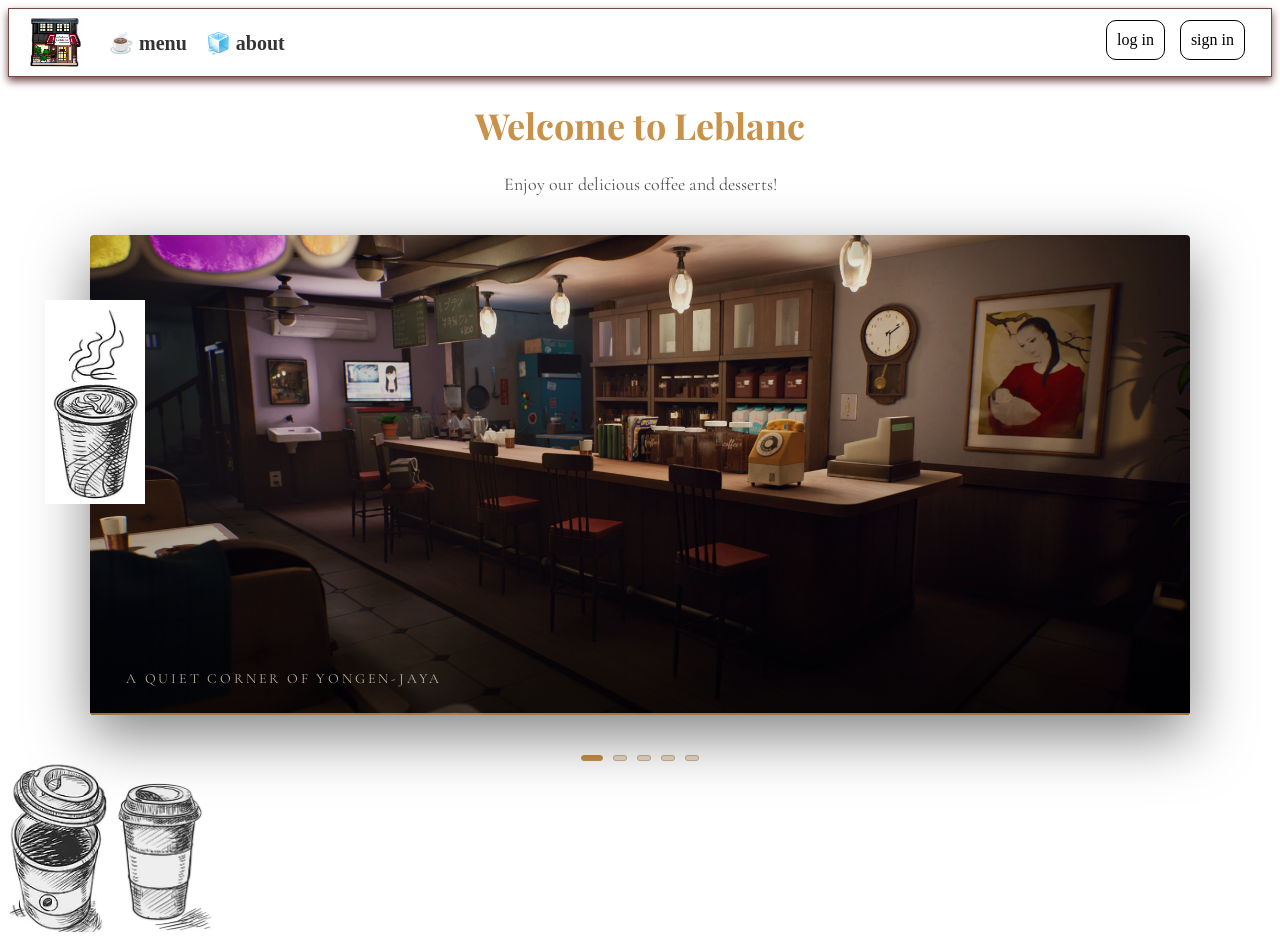
==== index.html @ 4d431873 "index" ====
<!DOCTYPE html>
<html lang="en">
<head>
    <meta charset="UTF-8">
    <meta name="viewport" content="width=device-width, initial-scale=1.0">
    <title>LeblancCoffee</title>
    <link rel="stylesheet" href="styles.css">
    <link href="https://fonts.googleapis.com/css2?family=Playfair+Display:ital@1&family=Cormorant+Garamond:wght@300&display=swap" rel="stylesheet">
    <style>
        /* Заголовок */
        h1 {
            font-family: 'Playfair Display', serif;
            font-size: 36px;
            text-align: center;
            margin-top: 24px;
            color: #c9924a;
        }
        p {
            font-family: 'Cormorant Garamond', serif;
            font-size: 18px;
            text-align: center;
            margin-top: 12px;
            color: #555;
        }
        /* ── Обёртка карусели ── */
        .carousel {
            position: relative;
            width: 100%;
            max-width: 1100px;
            margin: 40px auto;
            overflow: hidden;
            border-radius: 4px;
            box-shadow: 0 20px 60px rgba(0, 0, 0, 0.5);
        }

        /* ── Лента слайдов ── */
        .carousel-track {
            display: flex;
            transition: transform 0.65s cubic-bezier(0.77, 0, 0.18, 1);
        }

        /* ── Один слайд ── */
        .carousel-slide {
            min-width: 100%;
            position: relative;
        }

        .carousel-slide img {
            width: 100%;
            height: 480px;
            object-fit: cover;
            display: block;
            filter: sepia(15%) brightness(0.88);
        }

        /* Тёмный градиент снизу */
        .carousel-slide::after {
            content: '';
            position: absolute;
            inset: 0;
            background: linear-gradient(to top, rgba(0,0,0,0.6) 0%, transparent 50%);
            pointer-events: none;
        }

        /* Подпись на слайде */
        .slide-caption {
            position: absolute;
            bottom: 28px;
            left: 36px;
            z-index: 2;
            color: #f5e6cc;
            font-family: 'Cormorant Garamond', serif;
            font-size: 14px;
            letter-spacing: 0.2em;
            text-transform: uppercase;
            opacity: 0.75;
        }

        /* ── Прогресс-бар ── */
        .carousel-progress {
            position: absolute;
            bottom: 0;
            left: 0;
            height: 2px;
            width: 0%;
            background: rgba(201, 146, 74, 0.8);
            z-index: 5;
        }

        /* ── Стрелки ── */
        .carousel-btn {
            position: absolute;
            top: 50%;
            transform: translateY(-50%);
            z-index: 10;
            width: 44px;
            height: 44px;
            border-radius: 50%;
            border: 1px solid rgba(180, 140, 90, 0.4);
            background: rgba(0, 0, 0, 0.45);
            color: #d4a96a;
            cursor: pointer;
            display: flex;
            align-items: center;
            justify-content: center;
            opacity: 0;
            transition: opacity 0.25s, background 0.25s;
            backdrop-filter: blur(4px);
        }

        .carousel:hover .carousel-btn  { opacity: 1; }
        .carousel-btn:hover             { background: rgba(180, 140, 90, 0.25); }

        .carousel-btn.prev { left: 14px; }
        .carousel-btn.next { right: 14px; }

        .carousel-btn svg {
            width: 18px;
            height: 18px;
            fill: none;
            stroke: currentColor;
            stroke-width: 2;
            stroke-linecap: round;
            stroke-linejoin: round;
        }

        /* ── Точки ── */
        .carousel-dots {
            display: flex;
            justify-content: center;
            gap: 10px;
            margin-top: 16px;
        }

        .dot {
            width: 6px;
            height: 6px;
            border-radius: 3px;
            background: rgba(180, 140, 90, 0.3);
            border: 1px solid rgba(180, 140, 90, 0.5);
            cursor: pointer;
            transition: width 0.3s, background 0.3s;
        }

        .dot.active {
            width: 22px;
            background: #c9924a;
            border-color: #c9924a;
        }
        .coffe img {
            width: 100px;
            height: auto;  
            object-fit: cover; 
        }
    </style>
</head>
<body>
    <div id="navbar"></div>
    <script src="navbar.js"></script>

    <h1>Welcome to Leblanc</h1>
    <p>Enjoy our delicious coffee and desserts!</p>

    <div class="carousel">
        <div class="carousel-track" id="track">
            <div class="carousel-slide">
                <img src="images/picture1.jpg" alt="Leblanc atmosphere">
                <span class="slide-caption">A quiet corner of Yongen-Jaya</span>
            </div>
            <div class="carousel-slide">
                <img src="images/picture2.jpg" alt="Coffee">
                <span class="slide-caption">Hand-brewed, one cup at a time</span>
            </div>
            <div class="carousel-slide">
                <img src="images/picture3.jpg" alt="Interior">
                <span class="slide-caption">Where strangers become regulars</span>
            </div>
            <div class="carousel-slide">
                <img src="images/picture4.jpg" alt="Menu">
                <span class="slide-caption">Simple pleasures, carefully made</span>
            </div>
            <div class="carousel-slide">
                <img src="images/picture5.jpg" alt="Desserts">
                <span class="slide-caption">Curry on Sundays. Always.</span>
            </div>
        </div>

        <div class="carousel-progress" id="progress"></div>

        <button class="carousel-btn prev" onclick="move(-1)">
            <svg viewBox="0 0 24 24"><polyline points="15 18 9 12 15 6"/></svg>
        </button>
        <button class="carousel-btn next" onclick="move(1)">
            <svg viewBox="0 0 24 24"><polyline points="9 18 15 12 9 6"/></svg>
        </button>
    </div>

    <div class="carousel-dots" id="dots"></div>
        
        <!-- Кружки для фона -->
    <div class="coffe">
        <img src="images/coffe1.jpg" alt="coffe1" style="position: absolute; top: 300px; left: 45px;"> 
        <img src="images/coffe2.jpg" alt="coffe2" style="position: absolute; top: 150px; left: 1375px;">
        <img src="images/coffe3.jpg" alt="coffe3" style="position: absolute; top: 500px; left: 1385px;">
        <img src="images/coffe4.jpg" alt="coffe4">
        <img src="images/coffe5.jpg" alt="coffe5">
    </div>

    <script>
        const SLIDE_DELAY = 4000; // мс между слайдами

        const track    = document.getElementById('track');
        const dotsWrap = document.getElementById('dots');
        const progress = document.getElementById('progress');
        const slides   = track.querySelectorAll('.carousel-slide');

        let current = 0;
        let autoplayTimer;

        // Создаём точки
        slides.forEach((_, i) => {
            const dot = document.createElement('button');
            dot.className = 'dot' + (i === 0 ? ' active' : '');
            dot.onclick = () => goTo(i);
            dotsWrap.appendChild(dot);
        });

        // Переходим к нужному слайду
        function goTo(index) {
            dotsWrap.children[current].classList.remove('active');
            current = (index + slides.length) % slides.length;
            dotsWrap.children[current].classList.add('active');
            track.style.transform = `translateX(-${current * 100}%)`;
            restartProgress();
        }

        // Сдвинуться на +1 или -1
        function move(direction) {
            goTo(current + direction);
        }

        // Прогресс-бар: сброс и запуск
        function restartProgress() {
            progress.style.transition = 'none';
            progress.style.width = '0%';

            // Два rAF нужны, чтобы браузер успел применить сброс до старта анимации
            requestAnimationFrame(() => requestAnimationFrame(() => {
                progress.style.transition = `width ${SLIDE_DELAY}ms linear`;
                progress.style.width = '100%';
            }));
        }

        // Автопрокрутка
        function startAutoplay() {
            clearInterval(autoplayTimer);
            autoplayTimer = setInterval(() => move(1), SLIDE_DELAY);
        }

        // Пауза при наведении мышью
        const carousel = document.querySelector('.carousel');
        carousel.addEventListener('mouseenter', () => {
            clearInterval(autoplayTimer);
            progress.style.transition = 'none'; // замораживаем прогресс-бар
        });
        carousel.addEventListener('mouseleave', () => {
            startAutoplay();
            restartProgress();
        });

        // Свайп на мобильном
        let touchStartX = 0;
        carousel.addEventListener('touchstart', e => {
            touchStartX = e.touches[0].clientX;
        }, { passive: true });
        carousel.addEventListener('touchend', e => {
            const delta = e.changedTouches[0].clientX - touchStartX;
            if (Math.abs(delta) > 45) move(delta < 0 ? 1 : -1);
        });

        // Стрелки клавиатуры
        document.addEventListener('keydown', e => {
            if (e.key === 'ArrowLeft')  move(-1);
            if (e.key === 'ArrowRight') move(1);
        });

        // Старт
        startAutoplay();
        restartProgress();
    </script>
</body>
</html>
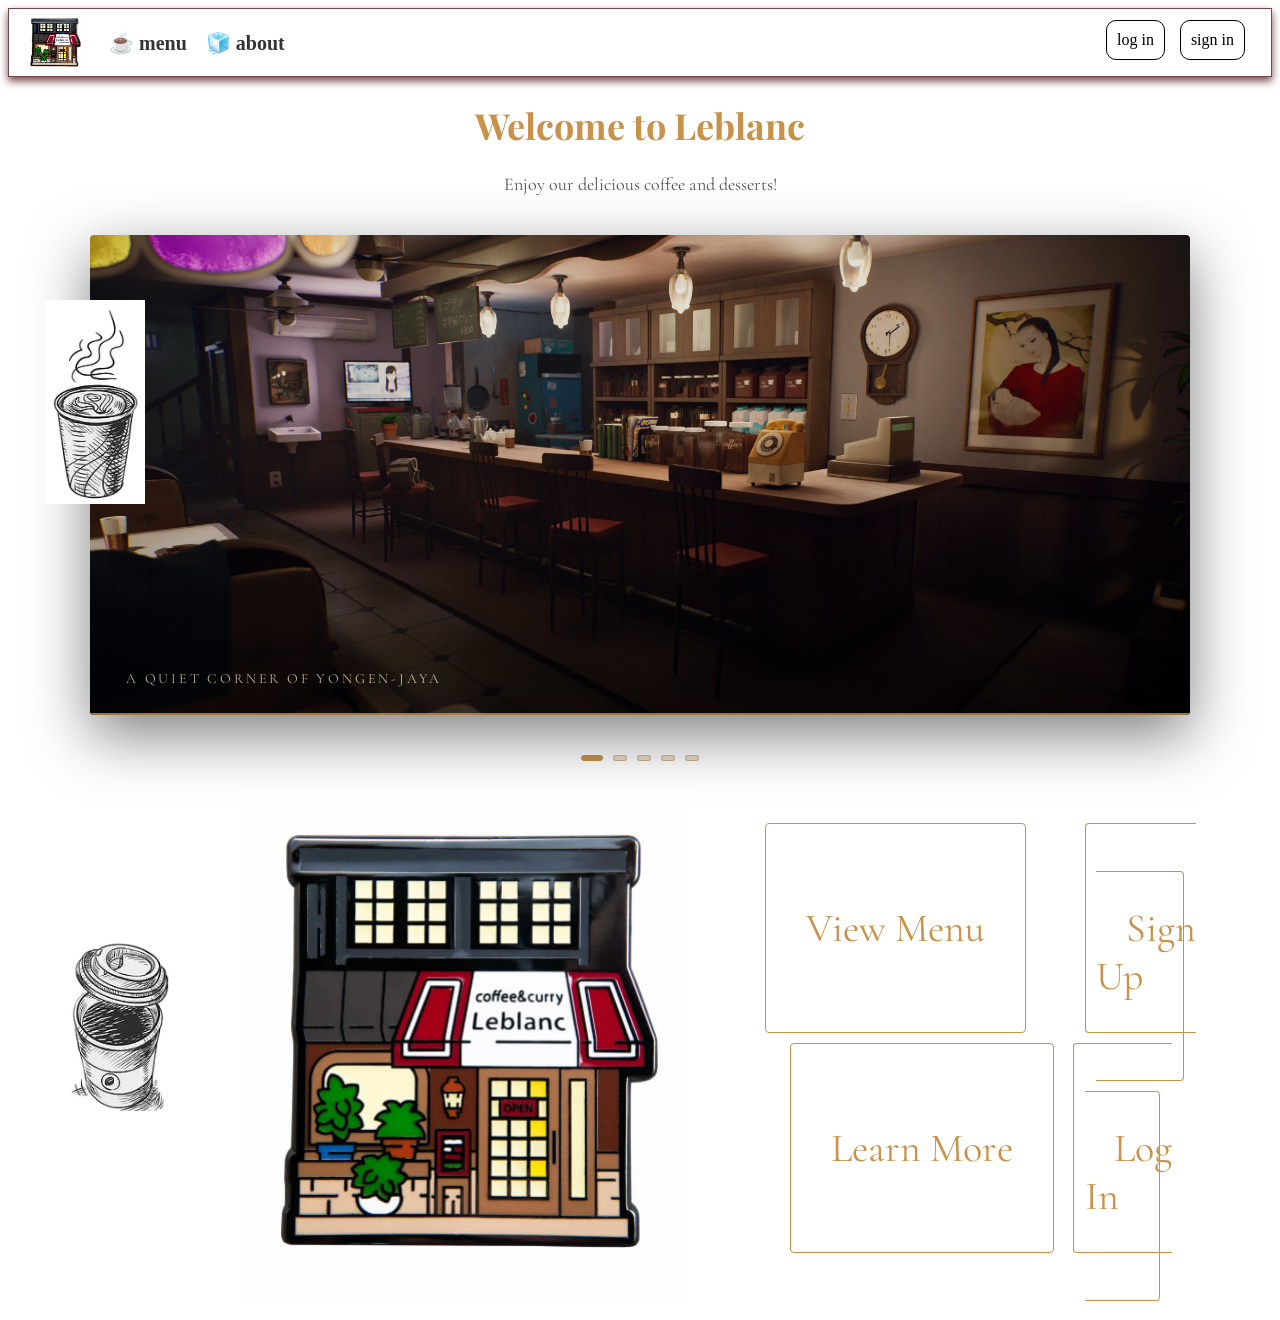
==== commit 52793c54: "index 2.0" ====
--- a/index.html
+++ b/index.html
@@ -15,7 +15,7 @@
             margin-top: 24px;
             color: #c9924a;
         }
-        p {
+        .about-text {
             font-family: 'Cormorant Garamond', serif;
             font-size: 18px;
             text-align: center;
@@ -152,6 +152,57 @@
             height: auto;  
             object-fit: cover; 
         }
+        .windows p {
+            font-family: 'Cormorant Garamond', serif;
+            font-size: 18px;
+            text-align: center;
+            margin-top: 24px;
+            color: #c9924a;
+        }
+        .menu-window a, .about-window a, .reg-window a, .login-window a {
+            font-size: 40px;
+            text-decoration: none;
+            color: #c9924a;
+            border: 1px solid #c9924a;
+            padding: 8px 16px;
+            border-radius: 4px;
+            transition: background 0.3s, color 0.3s;
+            padding: 80px 40px;
+        }
+        .menu-window{
+            position: absolute;
+            top: 880px;
+            left: 765px;
+        }
+        .about-window{
+            position: absolute;
+            top: 1100px;
+            left: 790px;
+        }
+        .about-window-a{
+            position: relative;
+            top: 80px;
+            left: 140px;
+        }
+        .reg-window{
+            position: absolute;
+            top: 800px;
+            left: 1000px;
+            padding: 80px 40px;
+        }
+        .login-window{
+            position: absolute;
+            top: 1000px;
+            left: 965px;
+            padding: 100px 100px;
+        }
+        .windows img {
+            width: 450px;
+            height: auto;
+            position: absolute;
+            top: 790px;
+            left: 240px;
+        }
     </style>
 </head>
 <body>
@@ -159,7 +210,7 @@
     <script src="navbar.js"></script>
 
     <h1>Welcome to Leblanc</h1>
-    <p>Enjoy our delicious coffee and desserts!</p>
+    <p class="about-text">Enjoy our delicious coffee and desserts!</p>
 
     <div class="carousel">
         <div class="carousel-track" id="track">
@@ -199,13 +250,23 @@
         
         <!-- Кружки для фона -->
     <div class="coffe">
-        <img src="images/coffe1.jpg" alt="coffe1" style="position: absolute; top: 300px; left: 45px;"> 
+        <img src="images/coffe1.jpg" alt="coffe1" style="position: absolute; left: 45px; top: 300px;"> 
         <img src="images/coffe2.jpg" alt="coffe2" style="position: absolute; top: 150px; left: 1375px;">
         <img src="images/coffe3.jpg" alt="coffe3" style="position: absolute; top: 500px; left: 1385px;">
-        <img src="images/coffe4.jpg" alt="coffe4">
-        <img src="images/coffe5.jpg" alt="coffe5">
+        <img src="images/coffe4.jpg" alt="coffe4" style="position: absolute; top: 940px; left: 70px;">
+        <img src="images/coffe5.jpg" alt="coffe5" style="position: absolute; top: 900px; left: 1340px;">
     </div>
-
+    
+        <!-- Окна для навигации -->
+    <div class="windows">
+        <p class="menu-window"><a href="menu.html">View Menu</a></p>
+        <p class="about-window"><a href="about.html">Learn More</a></p>
+        <p class="reg-window"><a href="signup.html">Sign Up</a></p>
+        <p class="login-window"><a href="login.html">Log In</a></p>
+        <p><img src="images/logo.jpg" alt="logo"></p>
+    </div>
+
+        <!-- Скрипт для карусели -->
     <script>
         const SLIDE_DELAY = 4000; // мс между слайдами
 
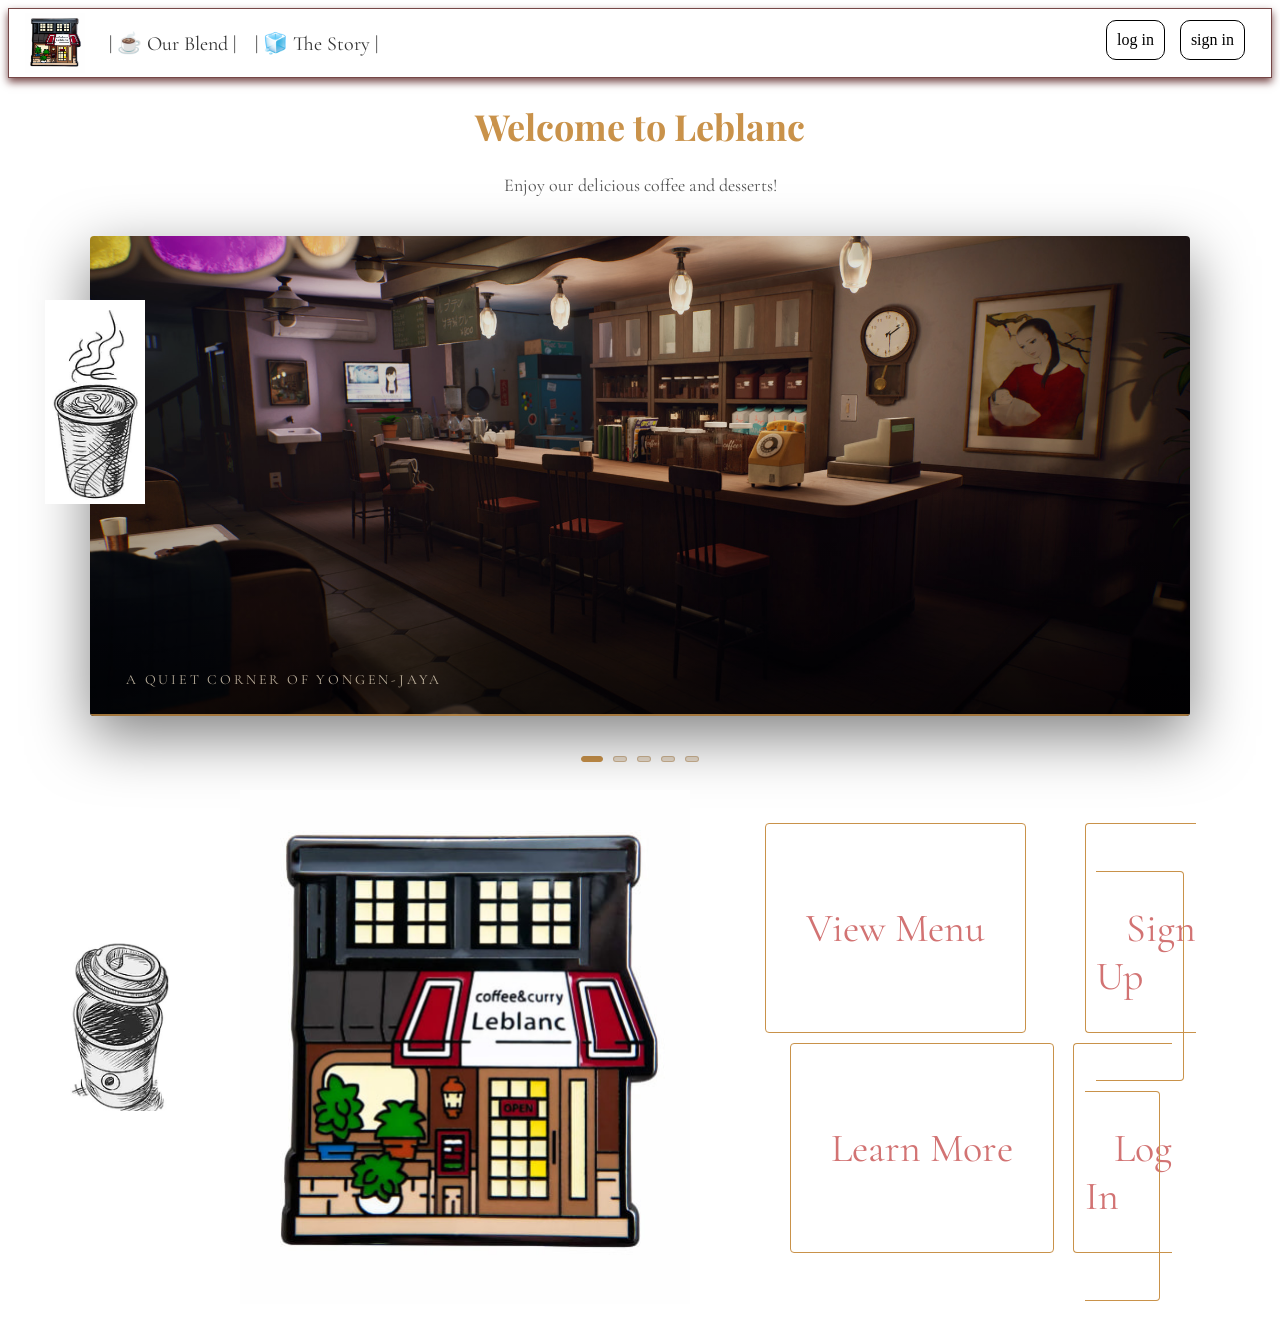
==== commit 48e76fcb: "commit" ====
--- a/index.html
+++ b/index.html
@@ -162,7 +162,7 @@
         .menu-window a, .about-window a, .reg-window a, .login-window a {
             font-size: 40px;
             text-decoration: none;
-            color: #c9924a;
+            color: #d27373;            
             border: 1px solid #c9924a;
             padding: 8px 16px;
             border-radius: 4px;
@@ -178,11 +178,6 @@
             position: absolute;
             top: 1100px;
             left: 790px;
-        }
-        .about-window-a{
-            position: relative;
-            top: 80px;
-            left: 140px;
         }
         .reg-window{
             position: absolute;
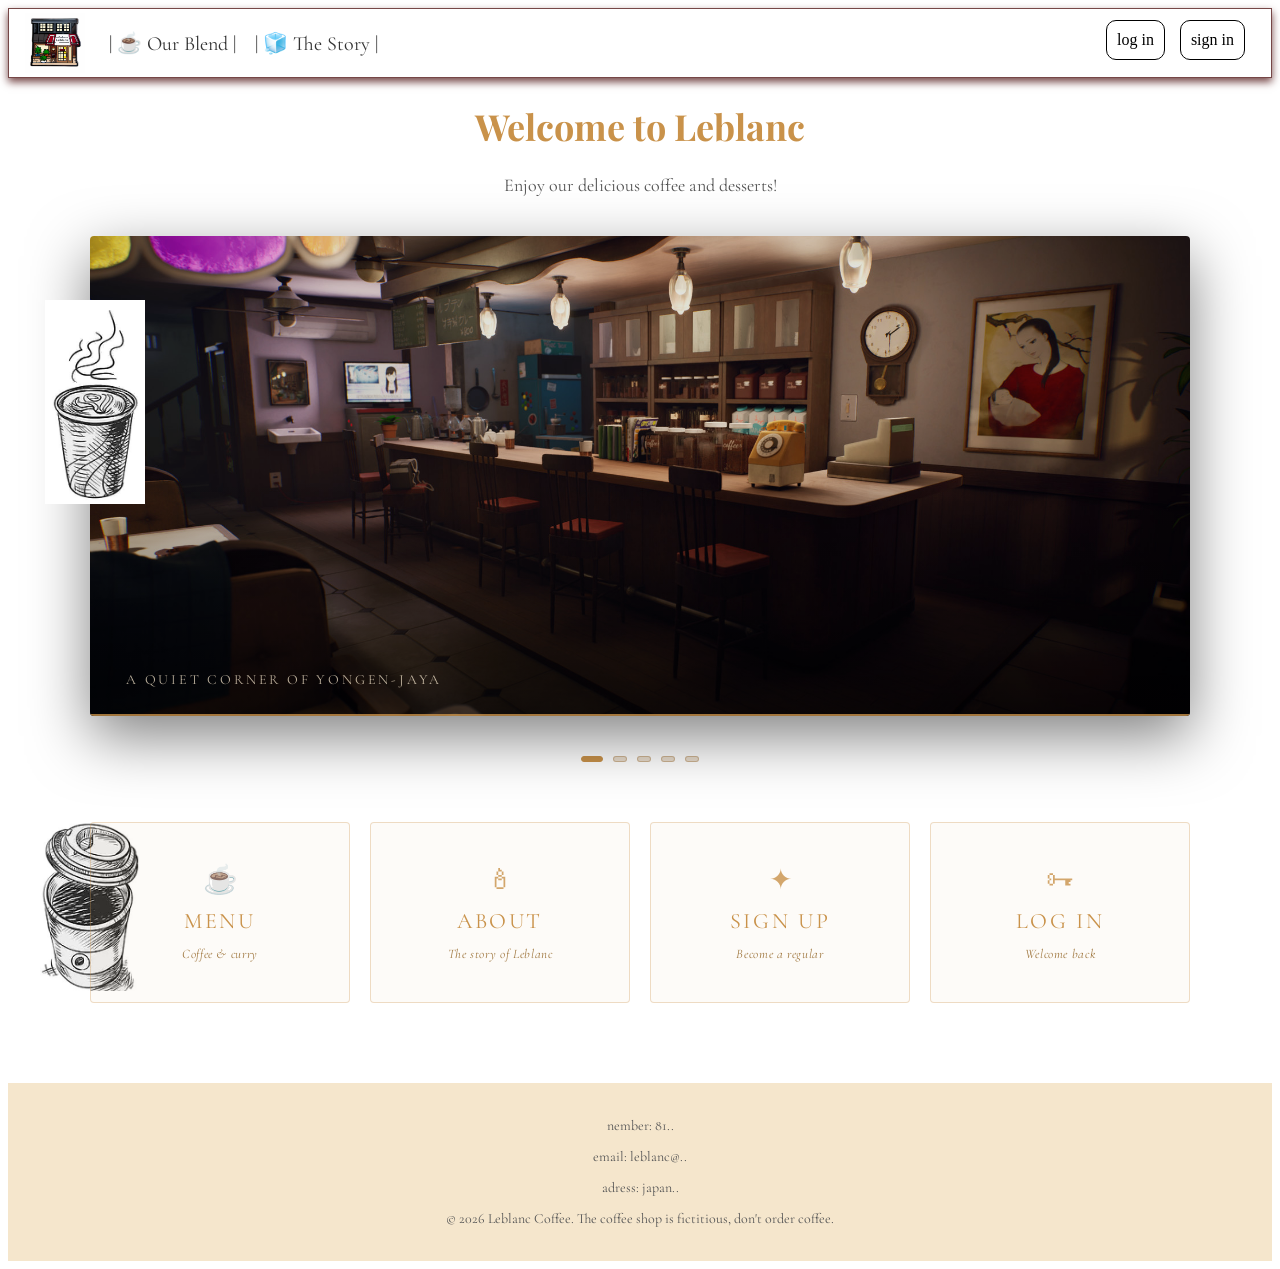
==== commit 5fb9f985: "home completed" ====
--- a/index.html
+++ b/index.html
@@ -5,7 +5,7 @@
     <meta name="viewport" content="width=device-width, initial-scale=1.0">
     <title>LeblancCoffee</title>
     <link rel="stylesheet" href="styles.css">
-    <link href="https://fonts.googleapis.com/css2?family=Playfair+Display:ital@1&family=Cormorant+Garamond:wght@300&display=swap" rel="stylesheet">
+    <link href="https://fonts.googleapis.com/css2?family=Playfair+Display:ital@1&family=Cormorant+Garamond:ital,wght@0,300;0,400;1,300&display=swap" rel="stylesheet">
     <style>
         /* Заголовок */
         h1 {
@@ -22,7 +22,8 @@
             margin-top: 12px;
             color: #555;
         }
-        /* ── Обёртка карусели ── */
+
+        /* ── Карусель ── */
         .carousel {
             position: relative;
             width: 100%;
@@ -32,19 +33,14 @@
             border-radius: 4px;
             box-shadow: 0 20px 60px rgba(0, 0, 0, 0.5);
         }
-
-        /* ── Лента слайдов ── */
         .carousel-track {
             display: flex;
             transition: transform 0.65s cubic-bezier(0.77, 0, 0.18, 1);
         }
-
-        /* ── Один слайд ── */
         .carousel-slide {
             min-width: 100%;
             position: relative;
         }
-
         .carousel-slide img {
             width: 100%;
             height: 480px;
@@ -52,8 +48,6 @@
             display: block;
             filter: sepia(15%) brightness(0.88);
         }
-
-        /* Тёмный градиент снизу */
         .carousel-slide::after {
             content: '';
             position: absolute;
@@ -61,8 +55,6 @@
             background: linear-gradient(to top, rgba(0,0,0,0.6) 0%, transparent 50%);
             pointer-events: none;
         }
-
-        /* Подпись на слайде */
         .slide-caption {
             position: absolute;
             bottom: 28px;
@@ -75,8 +67,6 @@
             text-transform: uppercase;
             opacity: 0.75;
         }
-
-        /* ── Прогресс-бар ── */
         .carousel-progress {
             position: absolute;
             bottom: 0;
@@ -86,8 +76,6 @@
             background: rgba(201, 146, 74, 0.8);
             z-index: 5;
         }
-
-        /* ── Стрелки ── */
         .carousel-btn {
             position: absolute;
             top: 50%;
@@ -107,13 +95,10 @@
             transition: opacity 0.25s, background 0.25s;
             backdrop-filter: blur(4px);
         }
-
-        .carousel:hover .carousel-btn  { opacity: 1; }
-        .carousel-btn:hover             { background: rgba(180, 140, 90, 0.25); }
-
+        .carousel:hover .carousel-btn { opacity: 1; }
+        .carousel-btn:hover            { background: rgba(180, 140, 90, 0.25); }
         .carousel-btn.prev { left: 14px; }
         .carousel-btn.next { right: 14px; }
-
         .carousel-btn svg {
             width: 18px;
             height: 18px;
@@ -123,15 +108,12 @@
             stroke-linecap: round;
             stroke-linejoin: round;
         }
-
-        /* ── Точки ── */
         .carousel-dots {
             display: flex;
             justify-content: center;
             gap: 10px;
             margin-top: 16px;
         }
-
         .dot {
             width: 6px;
             height: 6px;
@@ -141,62 +123,96 @@
             cursor: pointer;
             transition: width 0.3s, background 0.3s;
         }
-
         .dot.active {
             width: 22px;
             background: #c9924a;
             border-color: #c9924a;
         }
+
+        /* ── Кружки по бокам ── */
         .coffe img {
             width: 100px;
-            height: auto;  
-            object-fit: cover; 
-        }
-        .windows p {
-            font-family: 'Cormorant Garamond', serif;
-            font-size: 18px;
+            height: auto;
+            object-fit: cover;
+        }
+
+        /* ── Карточки навигации ── */
+        .nav-cards {
+            display: grid;
+            grid-template-columns: repeat(4, 1fr);
+            gap: 20px;
+            max-width: 1100px;
+            margin: 60px auto 80px;
+            padding: 0 20px;
+        }
+
+        .nav-card {
+            display: flex;
+            flex-direction: column;
+            align-items: center;
+            justify-content: center;
+            gap: 12px;
+            padding: 40px 20px;
+            border: 1px solid rgba(201, 146, 74, 0.3);
+            border-radius: 4px;
+            text-decoration: none;
+            color: #c9924a;
+            background: rgba(201, 146, 74, 0.04);
+            transition: background 0.3s, border-color 0.3s, transform 0.3s;
+            position: relative;
+            overflow: hidden;
+        }
+
+        /* Линия снизу при hover */
+        .nav-card::after {
+            content: '';
+            position: absolute;
+            bottom: 0;
+            left: 0;
+            width: 0%;
+            height: 2px;
+            background: #c9924a;
+            transition: width 0.4s ease;
+        }
+
+        .nav-card:hover {
+            background: rgba(201, 146, 74, 0.10);
+            border-color: rgba(201, 146, 74, 0.7);
+            transform: translateY(-3px);
+        }
+
+        .nav-card:hover::after {
+            width: 100%;
+        }
+
+        .nav-card-icon {
+            font-size: 28px;
+            opacity: 0.8;
+        }
+
+        .nav-card-title {
+            font-family: 'Cormorant Garamond', serif;
+            font-size: 22px;
+            font-weight: 400;
+            letter-spacing: 0.12em;
+            text-transform: uppercase;
+        }
+
+        .nav-card-sub {
+            font-family: 'Cormorant Garamond', serif;
+            font-size: 13px;
+            font-style: italic;
+            color: #a07840;
+            letter-spacing: 0.05em;
+        }
+        /* ── Футер ── */
+        .underground {
             text-align: center;
-            margin-top: 24px;
-            color: #c9924a;
-        }
-        .menu-window a, .about-window a, .reg-window a, .login-window a {
-            font-size: 40px;
-            text-decoration: none;
-            color: #d27373;            
-            border: 1px solid #c9924a;
-            padding: 8px 16px;
-            border-radius: 4px;
-            transition: background 0.3s, color 0.3s;
-            padding: 80px 40px;
-        }
-        .menu-window{
-            position: absolute;
-            top: 880px;
-            left: 765px;
-        }
-        .about-window{
-            position: absolute;
-            top: 1100px;
-            left: 790px;
-        }
-        .reg-window{
-            position: absolute;
-            top: 800px;
-            left: 1000px;
-            padding: 80px 40px;
-        }
-        .login-window{
-            position: absolute;
-            top: 1000px;
-            left: 965px;
-            padding: 100px 100px;
-        }
-        .windows img {
-            width: 450px;
-            height: auto;
-            position: absolute;
-            top: 790px;
-            left: 240px;
+            background: #f5e6cc;
+            padding: 20px 10px;
+            font-family: 'Cormorant Garamond', serif;
+            color: #555;
+            font-size: 14px;
         }
     </style>
 </head>
@@ -242,28 +258,51 @@
     </div>
 
     <div class="carousel-dots" id="dots"></div>
-        
-        <!-- Кружки для фона -->
+
+    <!-- Кружки для фона -->
     <div class="coffe">
-        <img src="images/coffe1.jpg" alt="coffe1" style="position: absolute; left: 45px; top: 300px;"> 
+        <img src="images/coffe1.jpg" alt="coffe1" style="position: absolute; left: 45px; top: 300px;">
         <img src="images/coffe2.jpg" alt="coffe2" style="position: absolute; top: 150px; left: 1375px;">
         <img src="images/coffe3.jpg" alt="coffe3" style="position: absolute; top: 500px; left: 1385px;">
-        <img src="images/coffe4.jpg" alt="coffe4" style="position: absolute; top: 940px; left: 70px;">
-        <img src="images/coffe5.jpg" alt="coffe5" style="position: absolute; top: 900px; left: 1340px;">
+        <img src="images/coffe4.jpg" alt="coffe4" style="position: absolute; top: 820px; left: 40px;">
+        <img src="images/coffe5.jpg" alt="coffe5" style="position: absolute; top: 850px; left: 1380px;">
+    </div>
+
+    <!-- Карточки навигации -->
+    <div class="nav-cards">
+        <a class="nav-card" href="menu.html">
+            <span class="nav-card-icon">☕</span>
+            <span class="nav-card-title">Menu</span>
+            <span class="nav-card-sub">Coffee & curry</span>
+        </a>
+        <a class="nav-card" href="about.html">
+            <span class="nav-card-icon">🕯</span>
+            <span class="nav-card-title">About</span>
+            <span class="nav-card-sub">The story of Leblanc</span>
+        </a>
+        <a class="nav-card" href="signin.html">
+            <span class="nav-card-icon">✦</span>
+            <span class="nav-card-title">Sign Up</span>
+            <span class="nav-card-sub">Become a regular</span>
+        </a>
+        <a class="nav-card" href="login.html">
+            <span class="nav-card-icon">🗝</span>
+            <span class="nav-card-title">Log In</span>
+            <span class="nav-card-sub">Welcome back</span>
+        </a>
     </div>
     
-        <!-- Окна для навигации -->
-    <div class="windows">
-        <p class="menu-window"><a href="menu.html">View Menu</a></p>
-        <p class="about-window"><a href="about.html">Learn More</a></p>
-        <p class="reg-window"><a href="signup.html">Sign Up</a></p>
-        <p class="login-window"><a href="login.html">Log In</a></p>
-        <p><img src="images/logo.jpg" alt="logo"></p>
+    <div class="underground">
+        <footer>
+            <p>nember: 81..</p>
+            <p>email: leblanc@..</p>
+            <p>adress: japan..</p>
+            <p>© 2026 Leblanc Coffee. The coffee shop is fictitious, don't order coffee.</p>
+        </footer>
     </div>
 
-        <!-- Скрипт для карусели -->
     <script>
-        const SLIDE_DELAY = 4000; // мс между слайдами
+        const SLIDE_DELAY = 4000;
 
         const track    = document.getElementById('track');
         const dotsWrap = document.getElementById('dots');
@@ -273,7 +312,6 @@
         let current = 0;
         let autoplayTimer;
 
-        // Создаём точки
         slides.forEach((_, i) => {
             const dot = document.createElement('button');
             dot.className = 'dot' + (i === 0 ? ' active' : '');
@@ -281,7 +319,6 @@
             dotsWrap.appendChild(dot);
         });
 
-        // Переходим к нужному слайду
         function goTo(index) {
             dotsWrap.children[current].classList.remove('active');
             current = (index + slides.length) % slides.length;
@@ -290,41 +327,34 @@
             restartProgress();
         }
 
-        // Сдвинуться на +1 или -1
         function move(direction) {
             goTo(current + direction);
         }
 
-        // Прогресс-бар: сброс и запуск
         function restartProgress() {
             progress.style.transition = 'none';
             progress.style.width = '0%';
-
-            // Два rAF нужны, чтобы браузер успел применить сброс до старта анимации
             requestAnimationFrame(() => requestAnimationFrame(() => {
                 progress.style.transition = `width ${SLIDE_DELAY}ms linear`;
                 progress.style.width = '100%';
             }));
         }
 
-        // Автопрокрутка
         function startAutoplay() {
             clearInterval(autoplayTimer);
             autoplayTimer = setInterval(() => move(1), SLIDE_DELAY);
         }
 
-        // Пауза при наведении мышью
         const carousel = document.querySelector('.carousel');
         carousel.addEventListener('mouseenter', () => {
             clearInterval(autoplayTimer);
-            progress.style.transition = 'none'; // замораживаем прогресс-бар
+            progress.style.transition = 'none';
         });
         carousel.addEventListener('mouseleave', () => {
             startAutoplay();
             restartProgress();
         });
 
-        // Свайп на мобильном
         let touchStartX = 0;
         carousel.addEventListener('touchstart', e => {
             touchStartX = e.touches[0].clientX;
@@ -334,13 +364,11 @@
             if (Math.abs(delta) > 45) move(delta < 0 ? 1 : -1);
         });
 
-        // Стрелки клавиатуры
         document.addEventListener('keydown', e => {
             if (e.key === 'ArrowLeft')  move(-1);
             if (e.key === 'ArrowRight') move(1);
         });
 
-        // Старт
         startAutoplay();
         restartProgress();
     </script>
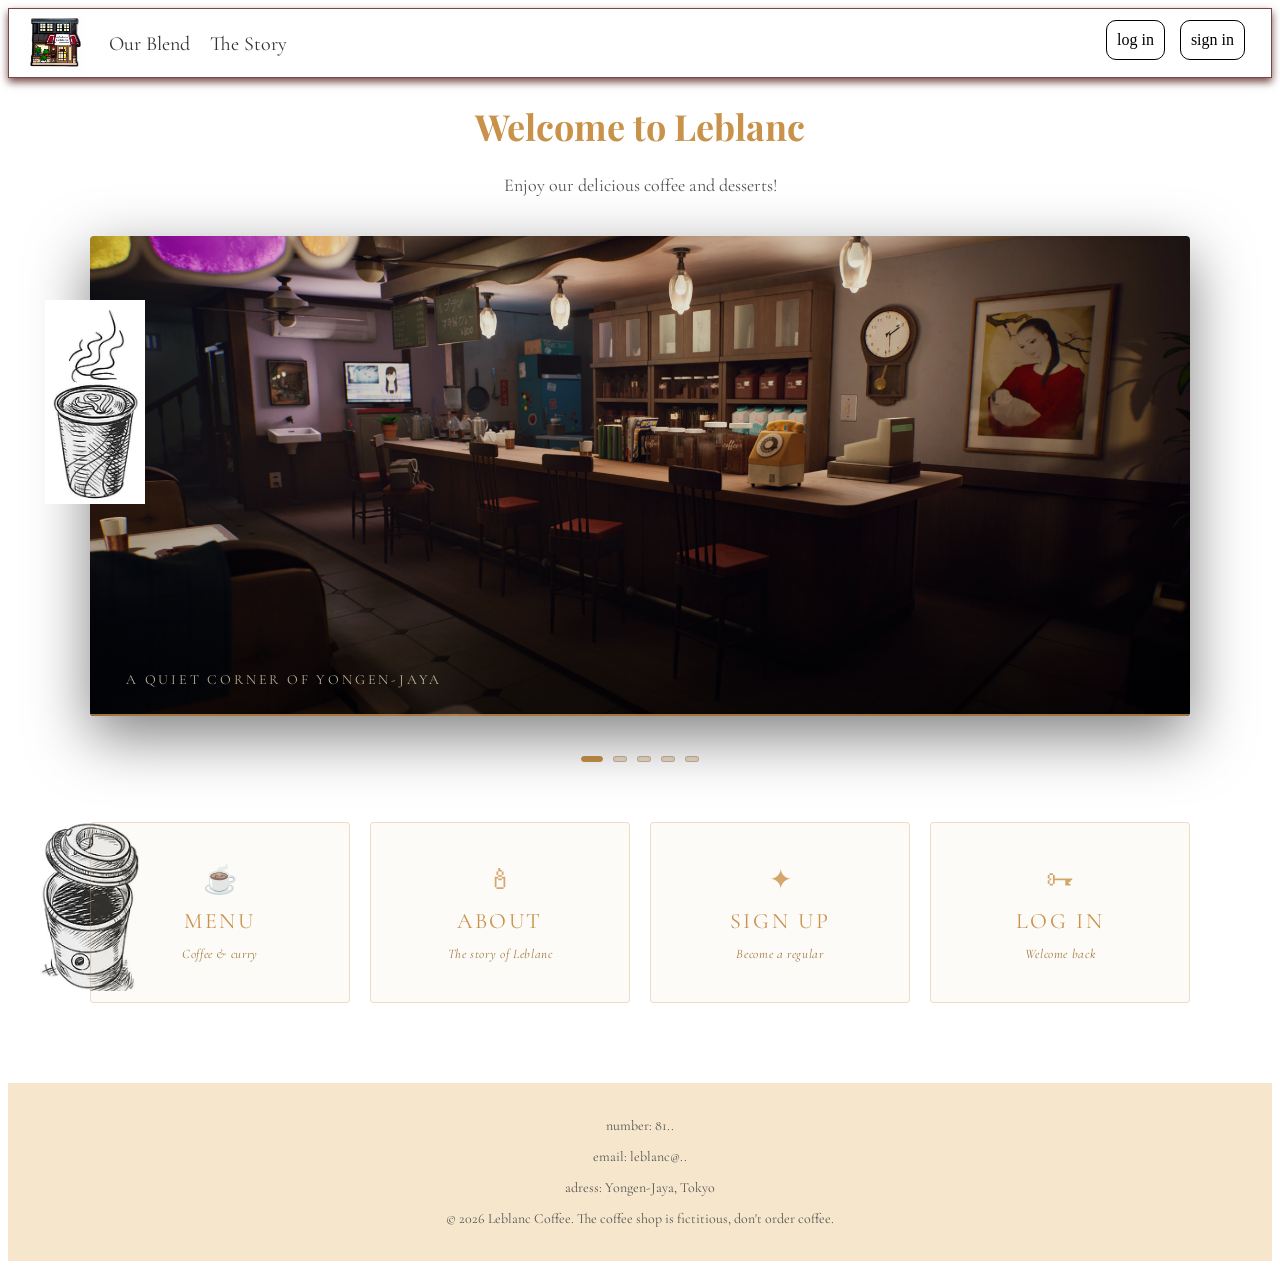
==== commit 8e762aeb: "story complete" ====
--- a/index.html
+++ b/index.html
@@ -294,9 +294,9 @@
     
     <div class="underground">
         <footer>
-            <p>nember: 81..</p>
+            <p>number: 81..</p>
             <p>email: leblanc@..</p>
-            <p>adress: japan..</p>
+            <p>adress: Yongen-Jaya, Tokyo</p>
             <p>© 2026 Leblanc Coffee. The coffee shop is fictitious, don't order coffee.</p>
         </footer>
     </div>
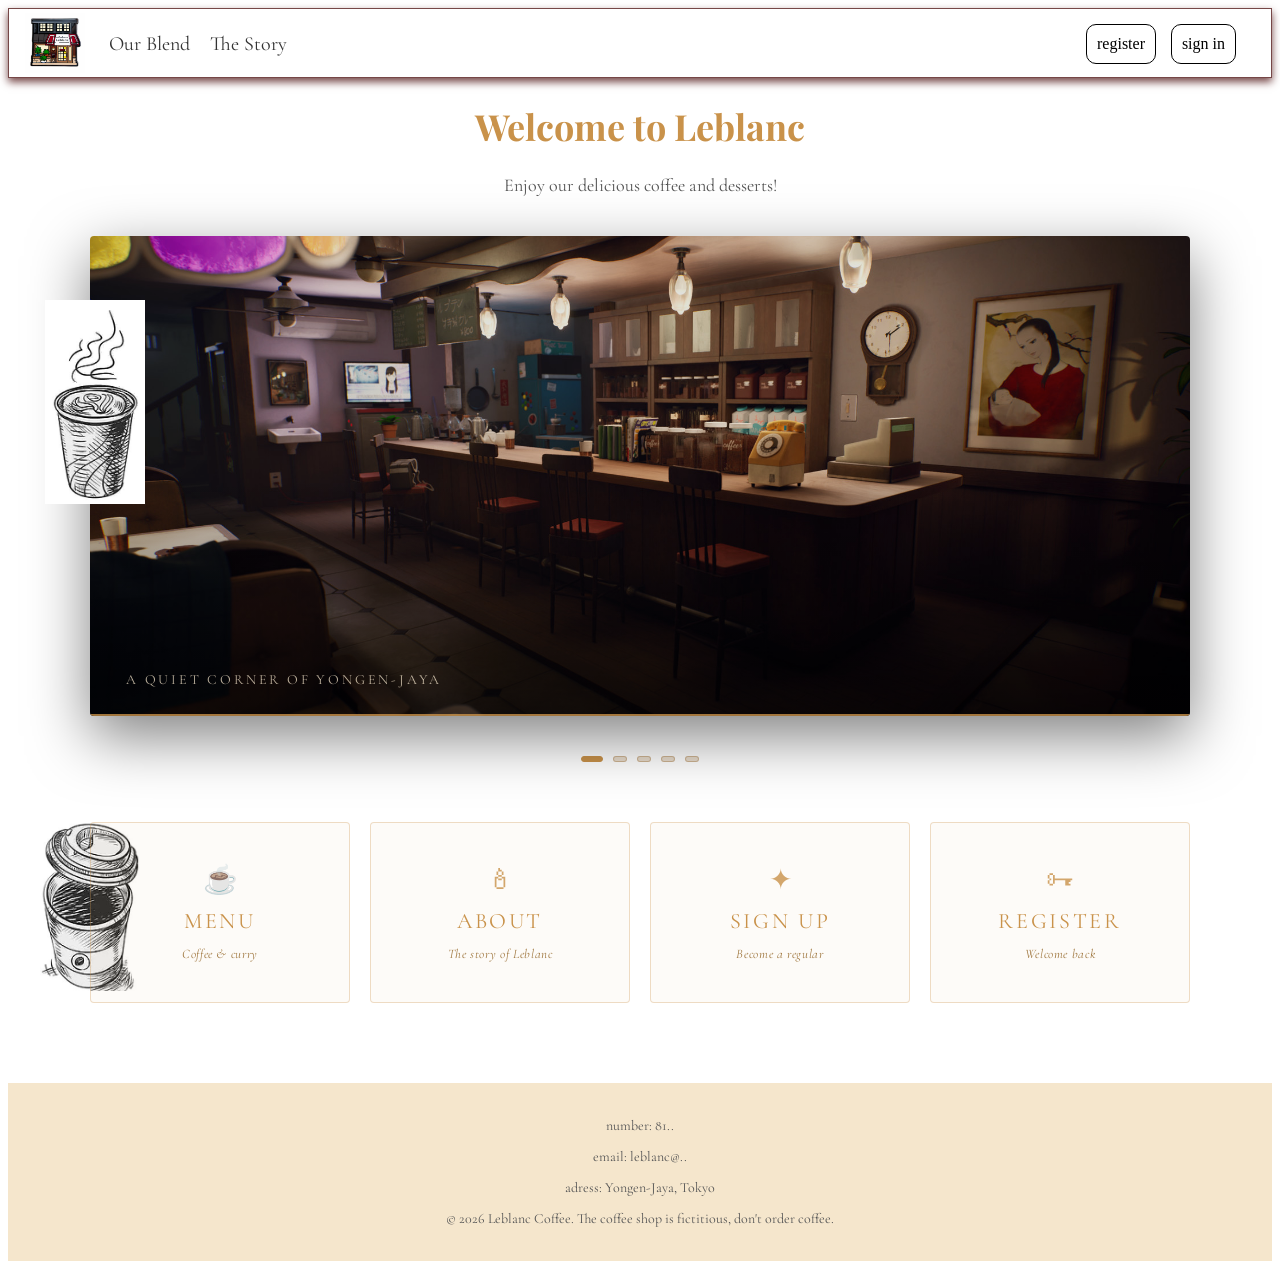
==== commit e512fe00: "signin fix" ====
--- a/index.html
+++ b/index.html
@@ -287,7 +287,7 @@
         </a>
         <a class="nav-card" href="login.html">
             <span class="nav-card-icon">🗝</span>
-            <span class="nav-card-title">Log In</span>
+            <span class="nav-card-title">Register</span>
             <span class="nav-card-sub">Welcome back</span>
         </a>
     </div>
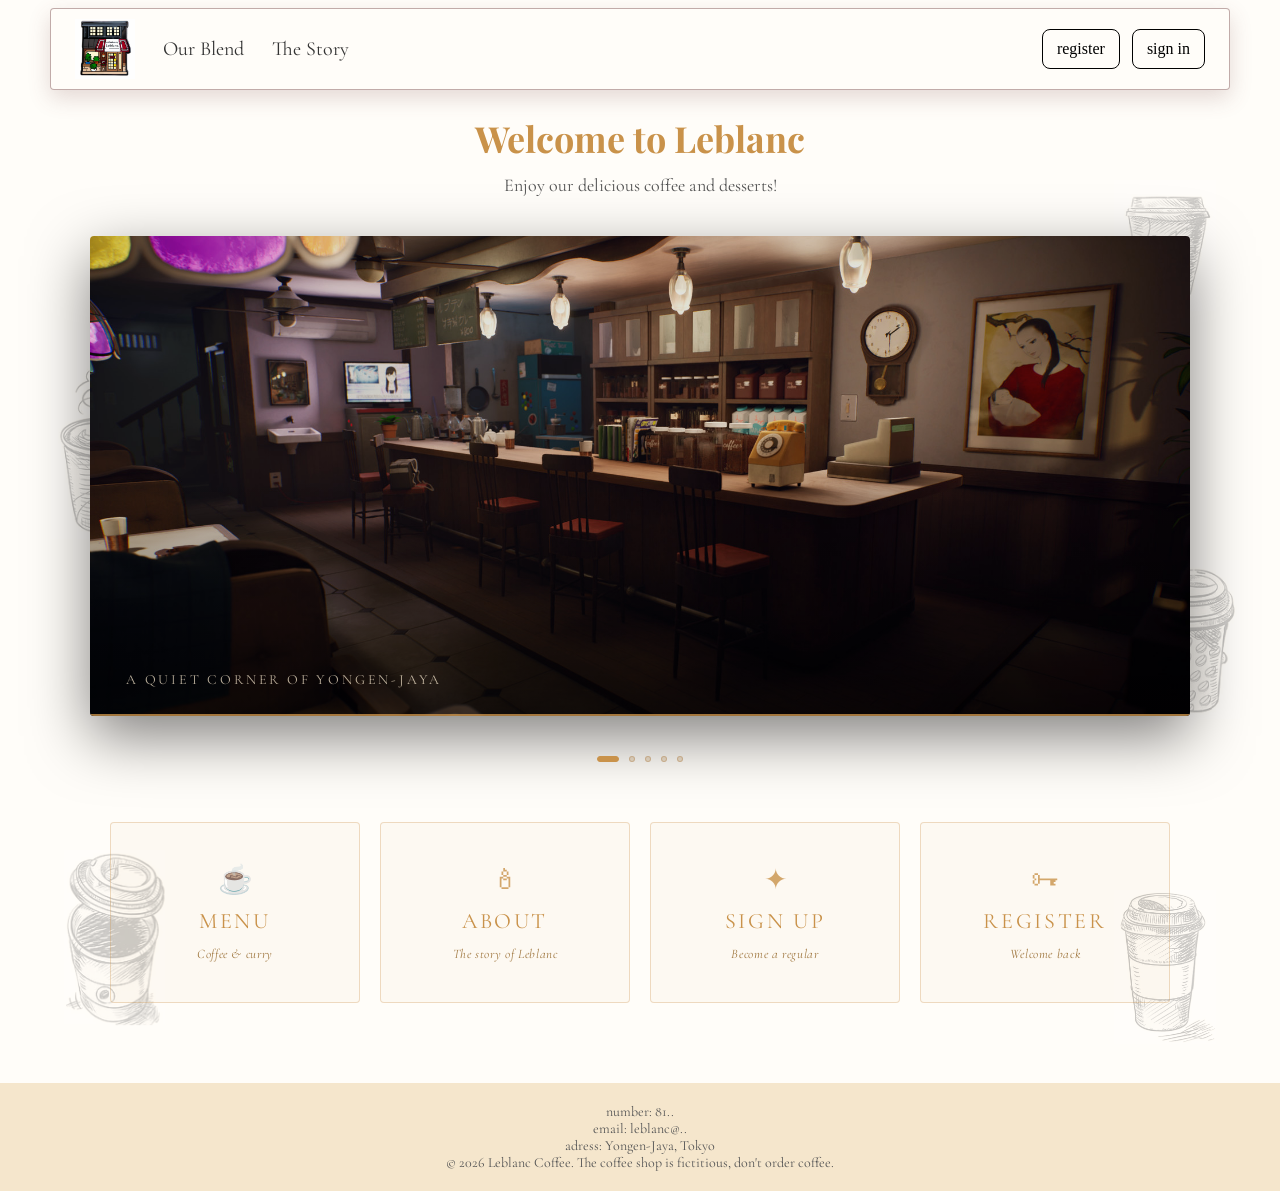
==== commit d536c383: "Improve UI responsiveness and demo auth flow" ====
--- a/index.html
+++ b/index.html
@@ -24,9 +24,23 @@
         }
 
         /* ── Карусель ── */
+        body {
+            position: relative;
+        }
+
+        h1,
+        .about-text,
+        .carousel,
+        .carousel-dots,
+        .nav-cards,
+        .underground {
+            position: relative;
+            z-index: 1;
+        }
+
         .carousel {
             position: relative;
-            width: 100%;
+            width: min(100% - 32px, 1100px);
             max-width: 1100px;
             margin: 40px auto;
             overflow: hidden;
@@ -43,7 +57,7 @@
         }
         .carousel-slide img {
             width: 100%;
-            height: 480px;
+            height: clamp(320px, 48vw, 480px);
             object-fit: cover;
             display: block;
             filter: sepia(15%) brightness(0.88);
@@ -136,14 +150,40 @@
             object-fit: cover;
         }
 
+        .coffee-decor {
+            position: absolute;
+            inset: 0;
+            z-index: 0;
+            pointer-events: none;
+            overflow: hidden;
+        }
+
+        .coffee-decor img {
+            position: absolute;
+            width: clamp(74px, 8vw, 112px);
+            opacity: 0.24;
+            filter: sepia(16%);
+            transform: translate3d(0, 0, 0);
+            transition: transform 650ms cubic-bezier(0.2, 0.8, 0.2, 1);
+            will-change: transform;
+        }
+
+        .decor-1 { left: max(18px, 4vw); top: 330px; }
+        .decor-2 { right: max(18px, 5vw); top: 180px; }
+        .decor-3 { right: max(12px, 3vw); top: 560px; }
+        .decor-4 { left: max(18px, 5vw); top: 850px; }
+        .decor-5 { right: max(18px, 5vw); top: 890px; }
+
         /* ── Карточки навигации ── */
         .nav-cards {
             display: grid;
-            grid-template-columns: repeat(4, 1fr);
+            grid-template-columns: repeat(auto-fit, minmax(180px, 1fr));
             gap: 20px;
             max-width: 1100px;
             margin: 60px auto 80px;
             padding: 0 20px;
+            position: relative;
+            z-index: 1;
         }
 
         .nav-card {
@@ -213,6 +253,43 @@
             font-family: 'Cormorant Garamond', serif;
             color: #555;
             font-size: 14px;
+        }
+
+        @media (max-width: 720px) {
+            h1 {
+                font-size: 34px;
+                padding: 0 16px;
+            }
+
+            .about-text {
+                padding: 0 18px;
+            }
+
+            .slide-caption {
+                left: 22px;
+                right: 22px;
+                bottom: 22px;
+                font-size: 12px;
+                line-height: 1.5;
+            }
+
+            .carousel {
+                margin: 28px auto;
+            }
+
+            .nav-cards {
+                grid-template-columns: 1fr;
+                margin-top: 44px;
+            }
+
+            .nav-card {
+                min-height: 150px;
+                padding: 34px 20px;
+            }
+
+            .coffee-decor {
+                display: none;
+            }
         }
     </style>
 </head>
@@ -260,12 +337,12 @@
     <div class="carousel-dots" id="dots"></div>
 
     <!-- Кружки для фона -->
-    <div class="coffe">
-        <img src="images/coffe1.jpg" alt="coffe1" style="position: absolute; left: 45px; top: 300px;">
-        <img src="images/coffe2.jpg" alt="coffe2" style="position: absolute; top: 150px; left: 1375px;">
-        <img src="images/coffe3.jpg" alt="coffe3" style="position: absolute; top: 500px; left: 1385px;">
-        <img src="images/coffe4.jpg" alt="coffe4" style="position: absolute; top: 820px; left: 40px;">
-        <img src="images/coffe5.jpg" alt="coffe5" style="position: absolute; top: 850px; left: 1380px;">
+    <div class="coffee-decor" aria-hidden="true">
+        <img class="decor-1" src="images/coffe1.jpg" alt="" data-depth="10">
+        <img class="decor-2" src="images/coffe2.jpg" alt="" data-depth="-14">
+        <img class="decor-3" src="images/coffe3.jpg" alt="" data-depth="18">
+        <img class="decor-4" src="images/coffe4.jpg" alt="" data-depth="-10">
+        <img class="decor-5" src="images/coffe5.jpg" alt="" data-depth="14">
     </div>
 
     <!-- Карточки навигации -->
@@ -285,7 +362,7 @@
             <span class="nav-card-title">Sign Up</span>
             <span class="nav-card-sub">Become a regular</span>
         </a>
-        <a class="nav-card" href="login.html">
+        <a class="nav-card" href="register.html">
             <span class="nav-card-icon">🗝</span>
             <span class="nav-card-title">Register</span>
             <span class="nav-card-sub">Welcome back</span>
@@ -302,7 +379,7 @@
     </div>
 
     <script>
-        const SLIDE_DELAY = 4000;
+        const SLIDE_DELAY = 3500;
 
         const track    = document.getElementById('track');
         const dotsWrap = document.getElementById('dots');
@@ -372,5 +449,6 @@
         startAutoplay();
         restartProgress();
     </script>
+    <script src="site.js"></script>
 </body>
-</html>+</html>
--- a/styles.css
+++ b/styles.css
@@ -0,0 +1,75 @@
+* {
+    box-sizing: border-box;
+    margin: 0;
+    padding: 0;
+}
+
+html {
+    overflow-x: hidden;
+}
+
+@view-transition {
+    navigation: auto;
+}
+
+::view-transition-old(root),
+::view-transition-new(root) {
+    animation-duration: 180ms;
+    animation-timing-function: ease;
+}
+
+body {
+    margin: 0;
+    overflow-x: hidden;
+    background: #fffdf9;
+}
+
+img {
+    display: block;
+    max-width: 100%;
+    height: auto;
+}
+
+a,
+button,
+input {
+    font: inherit;
+}
+
+button {
+    border: 0;
+}
+
+.auth-status {
+    display: none;
+    margin: 22px 0 0;
+    padding: 12px 14px;
+    border: 1px solid rgba(201, 146, 74, 0.22);
+    background: rgba(201, 146, 74, 0.08);
+    color: #d4b483;
+    font-family: 'Cormorant Garamond', serif;
+    font-size: 15px;
+    line-height: 1.45;
+    text-align: center;
+}
+
+.auth-status.is-visible {
+    display: block;
+}
+
+.auth-status.is-error {
+    border-color: rgba(180, 74, 61, 0.45);
+    background: rgba(180, 74, 61, 0.12);
+    color: #e3a18f;
+}
+
+@media (prefers-reduced-motion: reduce) {
+    body {
+        animation: none;
+    }
+
+    ::view-transition-old(root),
+    ::view-transition-new(root) {
+        animation: none;
+    }
+}
